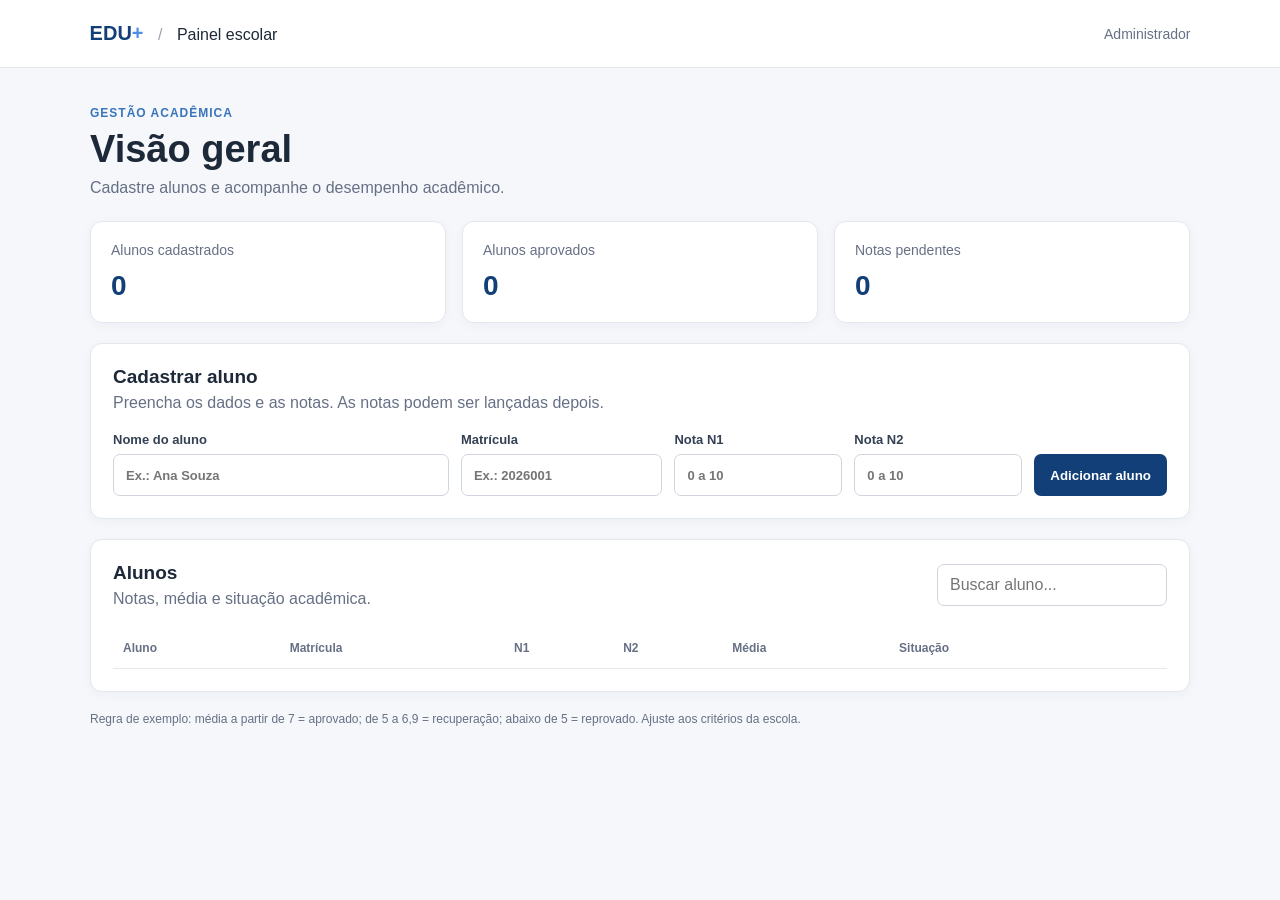
==== Frontend/index.html @ 2b6f9278 "Add files via upload" ====
<!DOCTYPE html>
<html lang="pt-BR">
<head>
  <meta charset="UTF-8">
  <meta name="viewport" content="width=device-width, initial-scale=1.0">
  <title>Sistema Escolar</title>
  <link rel="stylesheet" href="style.css">
  <script src="app.js" defer></script>
</head>
<body>
  <header class="topo">
    <div>
      <span class="marca">EDU<span>+</span></span>
      <span class="separador">/</span>
      <span>Painel escolar</span>
    </div>
    <span class="usuario">Administrador</span>
  </header>

  <main class="container">
    <section class="boas-vindas">
      <div>
        <p class="eyebrow">GESTÃO ACADÊMICA</p>
        <h1>Visão geral</h1>
        <p>Cadastre alunos e acompanhe o desempenho acadêmico.</p>
      </div>
    </section>

    <section class="resumo" aria-label="Resumo">
      <article class="card-resumo">
        <span>Alunos cadastrados</span>
        <strong id="total-alunos">0</strong>
      </article>
      <article class="card-resumo">
        <span>Alunos aprovados</span>
        <strong id="total-aprovados">0</strong>
      </article>
      <article class="card-resumo">
        <span>Notas pendentes</span>
        <strong id="total-pendentes">0</strong>
      </article>
    </section>

    <section class="painel">
      <div class="cabecalho-painel">
        <div>
          <h2>Cadastrar aluno</h2>
          <p>Preencha os dados e as notas. As notas podem ser lançadas depois.</p>
        </div>
      </div>

      <form id="form-aluno" class="formulario">
        <label>
          Nome do aluno
          <input id="nome" type="text" placeholder="Ex.: Ana Souza" required>
        </label>

        <label>
          Matrícula
          <input id="matricula" type="text" placeholder="Ex.: 2026001" required>
        </label>

        <label>
          Nota N1
          <input id="n1" type="number" min="0" max="10" step="0.1" placeholder="0 a 10">
        </label>

        <label>
          Nota N2
          <input id="n2" type="number" min="0" max="10" step="0.1" placeholder="0 a 10">
        </label>

        <button type="submit">Adicionar aluno</button>
      </form>
    </section>

    <section class="painel">
      <div class="cabecalho-painel">
        <div>
          <h2>Alunos</h2>
          <p>Notas, média e situação acadêmica.</p>
        </div>
        <input id="busca" class="busca" type="search" placeholder="Buscar aluno...">
      </div>

      <div class="tabela-wrapper">
        <table>
          <thead>
            <tr>
              <th>Aluno</th>
              <th>Matrícula</th>
              <th>N1</th>
              <th>N2</th>
              <th>Média</th>
              <th>Situação</th>
              <th></th>
            </tr>
          </thead>
          <tbody id="lista-alunos"></tbody>
        </table>
        <p id="vazio" class="vazio">Ainda não há alunos cadastrados.</p>
      </div>
    </section>

    <p class="nota-regra">
      Regra de exemplo: média a partir de 7 = aprovado; de 5 a 6,9 = recuperação;
      abaixo de 5 = reprovado. Ajuste aos critérios da escola.
    </p>
  </main>
</body>
</html>
---- Frontend/style.css ----
:root {
  --azul: #123f78;
  --azul-claro: #eaf2fc;
  --texto: #1d2939;
  --cinza: #667085;
  --borda: #e4e7ec;
  --fundo: #f5f7fb;
}

* {
  box-sizing: border-box;
}

body {
  margin: 0;
  background: var(--fundo);
  color: var(--texto);
  font-family: Arial, Helvetica, sans-serif;
}

.topo {
  min-height: 68px;
  padding: 0 7%;
  display: flex;
  align-items: center;
  justify-content: space-between;
  background: white;
  border-bottom: 1px solid var(--borda);
}

.marca {
  color: var(--azul);
  font-size: 20px;
  font-weight: 800;
}

.marca span {
  color: #4d8ee8;
}

.separador {
  margin: 0 10px;
  color: #98a2b3;
}

.usuario {
  color: var(--cinza);
  font-size: 14px;
}

.container {
  width: min(1100px, 90%);
  margin: 38px auto;
}

.boas-vindas {
  margin-bottom: 24px;
}

.eyebrow {
  margin-bottom: 8px;
  color: #3975bb;
  font-size: 12px;
  font-weight: bold;
  letter-spacing: 1px;
}

h1, h2, p {
  margin-top: 0;
}

h1 {
  margin-bottom: 8px;
  font-size: clamp(28px, 4vw, 38px);
}

.boas-vindas p:last-child,
.cabecalho-painel p {
  margin-bottom: 0;
  color: var(--cinza);
}

.resumo {
  display: grid;
  grid-template-columns: repeat(3, 1fr);
  gap: 16px;
  margin-bottom: 20px;
}

.card-resumo, .painel {
  background: white;
  border: 1px solid var(--borda);
  border-radius: 12px;
  box-shadow: 0 3px 12px #1d29390a;
}

.card-resumo {
  padding: 20px;
}

.card-resumo span {
  display: block;
  margin-bottom: 12px;
  color: var(--cinza);
  font-size: 14px;
}

.card-resumo strong {
  color: var(--azul);
  font-size: 28px;
}

.painel {
  margin-bottom: 20px;
  padding: 22px;
}

.cabecalho-painel {
  display: flex;
  align-items: center;
  justify-content: space-between;
  gap: 16px;
  margin-bottom: 20px;
}

.cabecalho-painel h2 {
  margin-bottom: 6px;
  font-size: 19px;
}

.formulario {
  display: grid;
  grid-template-columns: 2fr 1.2fr 1fr 1fr auto;
  align-items: end;
  gap: 12px;
}

label {
  display: grid;
  gap: 7px;
  color: #344054;
  font-size: 13px;
  font-weight: 600;
}

input {
  width: 100%;
  min-height: 42px;
  padding: 10px 12px;
  border: 1px solid #d0d5dd;
  border-radius: 7px;
  color: var(--texto);
  font: inherit;
}

input:focus {
  outline: 2px solid #b2d2f5;
  border-color: #528bc9;
}

button {
  min-height: 42px;
  padding: 0 16px;
  border: 0;
  border-radius: 7px;
  background: var(--azul);
  color: white;
  font-weight: 700;
  cursor: pointer;
}

button:hover {
  background: #0b315f;
}

.busca {
  max-width: 230px;
}

.tabela-wrapper {
  overflow-x: auto;
}

table {
  width: 100%;
  border-collapse: collapse;
  text-align: left;
  white-space: nowrap;
}

th, td {
  padding: 13px 10px;
  border-bottom: 1px solid var(--borda);
  font-size: 14px;
}

th {
  color: var(--cinza);
  font-size: 12px;
}

.situacao {
  display: inline-block;
  padding: 5px 9px;
  border-radius: 20px;
  background: var(--azul-claro);
  color: var(--azul);
  font-size: 12px;
  font-weight: 700;
}

.situacao.aprovado {
  background: #e8f7ee;
  color: #18794e;
}

.situacao.recuperacao {
  background: #fff4db;
  color: #9a6700;
}

.situacao.reprovado {
  background: #fdeaea;
  color: #b42318;
}

.remover {
  min-height: auto;
  padding: 7px 10px;
  background: #fff;
  color: #b42318;
  border: 1px solid #f0c5c2;
}

.remover:hover {
  background: #fff1f0;
}

.vazio {
  display: none;
  padding: 20px 0 4px;
  color: var(--cinza);
  text-align: center;
}

.nota-regra {
  color: var(--cinza);
  font-size: 12px;
}

@media (max-width: 850px) {
  .formulario {
    grid-template-columns: repeat(2, 1fr);
  }

  .formulario button {
    grid-column: 1 / -1;
  }
}

@media (max-width: 600px) {
  .resumo {
    grid-template-columns: 1fr;
  }

  .cabecalho-painel {
    align-items: stretch;
    flex-direction: column;
  }

  .busca {
    max-width: none;
  }

  .formulario {
    grid-template-columns: 1fr;
  }

  .formulario button {
    grid-column: auto;
  }

  .topo {
    padding: 0 5%;
  }
}
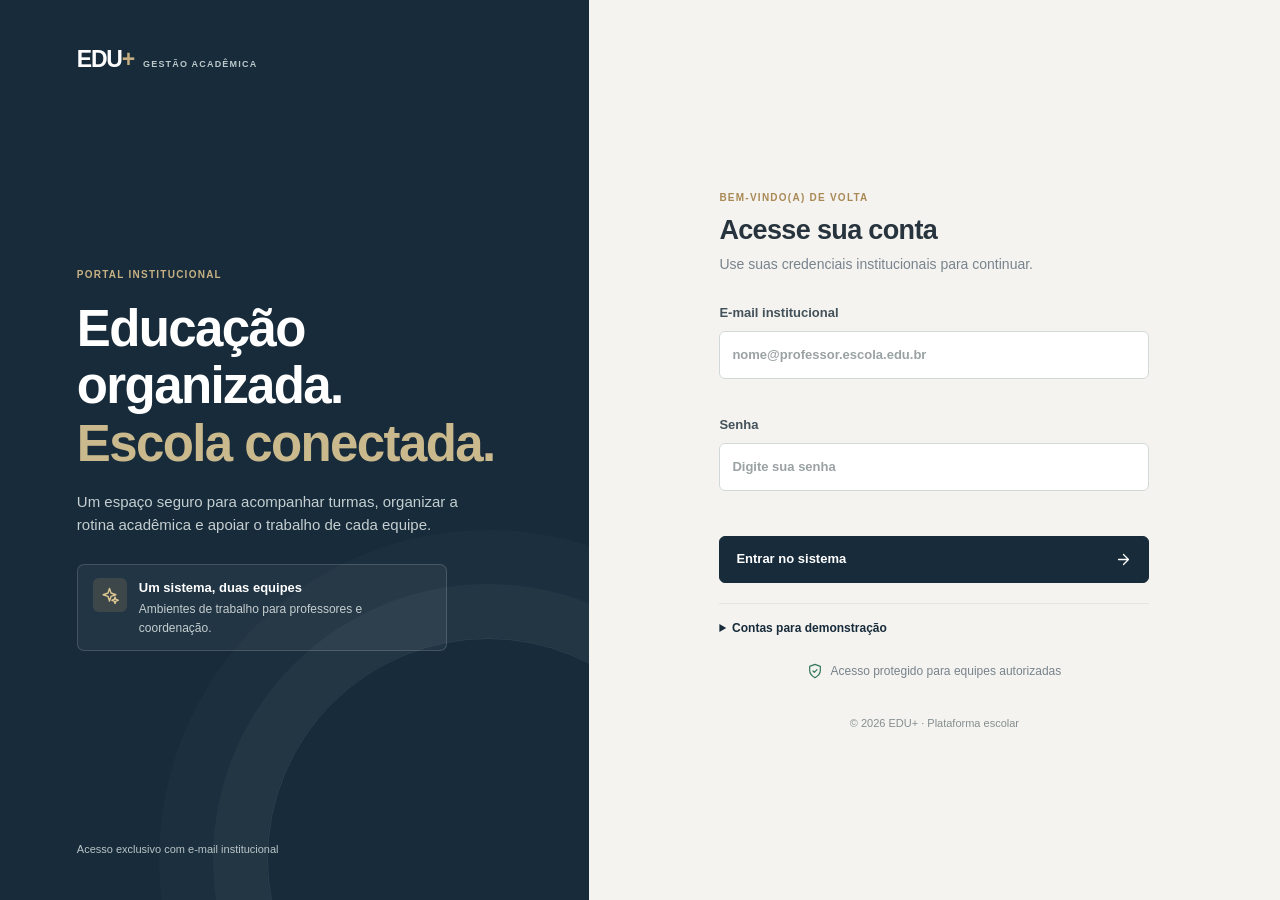
==== commit cfc16417: "Add files via upload" ====
--- a/Frontend/index.html
+++ b/Frontend/index.html
@@ -1,111 +1,60 @@
-<!DOCTYPE html>
-<html lang="pt-BR">
-<head>
-  <meta charset="UTF-8">
-  <meta name="viewport" content="width=device-width, initial-scale=1.0">
-  <title>Sistema Escolar</title>
-  <link rel="stylesheet" href="style.css">
-  <script src="app.js" defer></script>
-</head>
-<body>
-  <header class="topo">
-    <div>
-      <span class="marca">EDU<span>+</span></span>
-      <span class="separador">/</span>
-      <span>Painel escolar</span>
-    </div>
-    <span class="usuario">Administrador</span>
-  </header>
-
-  <main class="container">
-    <section class="boas-vindas">
-      <div>
-        <p class="eyebrow">GESTÃO ACADÊMICA</p>
-        <h1>Visão geral</h1>
-        <p>Cadastre alunos e acompanhe o desempenho acadêmico.</p>
-      </div>
-    </section>
-
-    <section class="resumo" aria-label="Resumo">
-      <article class="card-resumo">
-        <span>Alunos cadastrados</span>
-        <strong id="total-alunos">0</strong>
-      </article>
-      <article class="card-resumo">
-        <span>Alunos aprovados</span>
-        <strong id="total-aprovados">0</strong>
-      </article>
-      <article class="card-resumo">
-        <span>Notas pendentes</span>
-        <strong id="total-pendentes">0</strong>
-      </article>
-    </section>
-
-    <section class="painel">
-      <div class="cabecalho-painel">
-        <div>
-          <h2>Cadastrar aluno</h2>
-          <p>Preencha os dados e as notas. As notas podem ser lançadas depois.</p>
-        </div>
-      </div>
-
-      <form id="form-aluno" class="formulario">
-        <label>
-          Nome do aluno
-          <input id="nome" type="text" placeholder="Ex.: Ana Souza" required>
-        </label>
-
-        <label>
-          Matrícula
-          <input id="matricula" type="text" placeholder="Ex.: 2026001" required>
-        </label>
-
-        <label>
-          Nota N1
-          <input id="n1" type="number" min="0" max="10" step="0.1" placeholder="0 a 10">
-        </label>
-
-        <label>
-          Nota N2
-          <input id="n2" type="number" min="0" max="10" step="0.1" placeholder="0 a 10">
-        </label>
-
-        <button type="submit">Adicionar aluno</button>
-      </form>
-    </section>
-
-    <section class="painel">
-      <div class="cabecalho-painel">
-        <div>
-          <h2>Alunos</h2>
-          <p>Notas, média e situação acadêmica.</p>
-        </div>
-        <input id="busca" class="busca" type="search" placeholder="Buscar aluno...">
-      </div>
-
-      <div class="tabela-wrapper">
-        <table>
-          <thead>
-            <tr>
-              <th>Aluno</th>
-              <th>Matrícula</th>
-              <th>N1</th>
-              <th>N2</th>
-              <th>Média</th>
-              <th>Situação</th>
-              <th></th>
-            </tr>
-          </thead>
-          <tbody id="lista-alunos"></tbody>
-        </table>
-        <p id="vazio" class="vazio">Ainda não há alunos cadastrados.</p>
-      </div>
-    </section>
-
-    <p class="nota-regra">
-      Regra de exemplo: média a partir de 7 = aprovado; de 5 a 6,9 = recuperação;
-      abaixo de 5 = reprovado. Ajuste aos critérios da escola.
-    </p>
-  </main>
-</body>
-</html>
+<!DOCTYPE html>
+<html lang="pt-BR">
+<head>
+  <meta charset="UTF-8">
+  <meta name="viewport" content="width=device-width, initial-scale=1.0">
+  <title>Entrar · Sistema Escolar</title>
+  <link rel="stylesheet" href="css/style.css">
+</head>
+<body class="login">
+  <main class="login-layout">
+    <section class="login-apresentacao" aria-label="Apresentação do sistema">
+      <a class="marca marca-clara" href="index.html">EDU<span>+</span><small>GESTÃO ACADÊMICA</small></a>
+      <div class="apresentacao-texto">
+        <span class="sobrelinha">PORTAL INSTITUCIONAL</span>
+        <h1>Educação organizada.<br><em>Escola conectada.</em></h1>
+        <p>Um espaço seguro para acompanhar turmas, organizar a rotina acadêmica e apoiar o trabalho de cada equipe.</p>
+        <div class="destaque-login"><span class="icone-destaque" id="login-sparkle" aria-hidden="true"></span><span><strong>Um sistema, duas equipes</strong><small>Ambientes de trabalho para professores e coordenação.</small></span></div>
+      </div>
+      <small class="rodape-apresentacao">Acesso exclusivo com e-mail institucional</small>
+    </section>
+    <section class="login-area">
+      <div class="login-card">
+        <div class="login-intro">
+          <span class="sobrelinha">BEM-VINDO(A) DE VOLTA</span>
+          <h2>Acesse sua conta</h2>
+          <p>Use suas credenciais institucionais para continuar.</p>
+        </div>
+        <form id="form-login" class="form-coluna" novalidate>
+          <label for="email">E-mail institucional
+            <input id="email" type="email" autocomplete="username" placeholder="nome@professor.escola.edu.br" required>
+          </label>
+          <span id="perfil-detectado" class="chip" aria-live="polite"></span>
+          <label for="senha">Senha
+            <input id="senha" type="password" autocomplete="current-password" placeholder="Digite sua senha" required>
+          </label>
+          <p id="erro" class="erro-form" role="alert"></p>
+          <button id="entrar" class="botao-login" type="submit"><span>Entrar no sistema</span><span id="login-arrow" aria-hidden="true"></span></button>
+        </form>
+        <details id="demo" class="demo" hidden>
+          <summary>Contas para demonstração</summary>
+          <p>Somente no modo local (dados salvos neste navegador).</p>
+          <button type="button" class="sec peq" data-demo="coordenacao@coordenacao.escola.edu.br|coord123">Coordenação</button>
+          <button type="button" class="sec peq" data-demo="marina.alves@professor.escola.edu.br|prof123">Professora Marina</button>
+          <button type="button" class="sec peq" data-demo="rafael.costa@professor.escola.edu.br|prof123">Professor Rafael</button>
+        </details>
+        <p class="login-seguranca"><span id="login-security-icon" aria-hidden="true"></span> Acesso protegido para equipes autorizadas</p>
+      </div>
+      <footer>© <span id="ano-atual"></span> EDU+ · Plataforma escolar</footer>
+    </section>
+  </main>
+  <script src="js/config.js"></script>
+  <script src="js/core/utils.js"></script>
+  <script src="js/core/rules.js"></script>
+  <script src="js/core/api-local.js"></script>
+  <script src="js/core/api-http.js"></script>
+  <script src="js/core/icons.js"></script>
+  <script src="js/core/auth.js"></script>
+  <script src="js/pages/login.js"></script>
+</body>
+</html>
--- a/Frontend/css/style.css
+++ b/Frontend/css/style.css
@@ -0,0 +1,359 @@
+:root {
+  color-scheme: light;
+  --ink-strong: #27333d;
+  --ink: #374650;
+  --ink-muted: #78838d;
+  --petrol: #172b3a;
+  --petrol-soft: #203b50;
+  --blue: #456e91;
+  --blue-dark: #355b7a;
+  --blue-wash: #e9eff4;
+  --canvas: #f4f3ef;
+  --surface: #fff;
+  --surface-soft: #f8f8f5;
+  --line: #e3e5e2;
+  --line-strong: #d3d9d8;
+  --gold: #a98955;
+  --gold-wash: #f5f0e5;
+  --green: #34775a;
+  --green-wash: #e9f2ec;
+  --red: #a84441;
+  --red-wash: #f8ecea;
+  --amber: #926b35;
+  --amber-wash: #f6f0e4;
+  --shadow-soft: 0 2px 8px rgb(23 43 58 / 4%);
+  --shadow-raised: 0 12px 30px rgb(23 43 58 / 9%);
+  --font: "Segoe UI", "Helvetica Neue", Arial, sans-serif;
+}
+
+* { box-sizing: border-box; }
+html { min-width: 320px; background: var(--canvas); }
+body { margin: 0; color: var(--ink); background: var(--canvas); font: 14px/1.55 var(--font); -webkit-font-smoothing: antialiased; }
+button, input, select, textarea { font: inherit; }
+a { color: inherit; }
+h1, h2, h3, p { margin-top: 0; }
+h1, h2, h3 { color: var(--ink-strong); line-height: 1.25; }
+h1 { margin-bottom: 5px; font-size: clamp(24px, 2.3vw, 31px); font-weight: 650; letter-spacing: -.55px; }
+h2 { margin-bottom: 9px; font-size: 19px; font-weight: 650; letter-spacing: -.25px; }
+small { color: var(--ink-muted); }
+.sr-only { position: absolute; width: 1px; height: 1px; padding: 0; overflow: hidden; clip: rect(0,0,0,0); white-space: nowrap; border: 0; }
+
+.icon { display: block; width: 19px; height: 19px; flex: none; }
+svg { flex: none; }
+.marca { display: inline-flex; align-items: baseline; color: var(--petrol); font-size: 23px; font-weight: 750; letter-spacing: -1.2px; text-decoration: none; }
+.marca span { color: var(--blue); }
+.marca small { display: block; margin-left: 9px; color: var(--ink-muted); font: 700 9px/1 var(--font); letter-spacing: 1.2px; }
+.sobrelinha { display: block; color: var(--blue); font-size: 10px; font-weight: 750; letter-spacing: 1.25px; }
+
+/* Controls */
+label { display: grid; gap: 7px; color: #43515a; font-size: 13px; font-weight: 650; }
+input, select, textarea { width: 100%; min-height: 43px; padding: 9px 12px; border: 1px solid var(--line-strong); border-radius: 6px; outline: 0; background: var(--surface); color: var(--ink-strong); transition: border-color .16s, box-shadow .16s, background .16s; }
+textarea { min-height: 92px; resize: vertical; }
+input::placeholder, textarea::placeholder { color: #9aa2a4; }
+input:hover, select:hover, textarea:hover { border-color: #b7c1c3; }
+input:focus, select:focus, textarea:focus { border-color: var(--blue); box-shadow: 0 0 0 3px rgb(69 110 145 / 13%); }
+input:disabled, select:disabled, textarea:disabled { background: #f2f3f1; color: #818a8c; cursor: not-allowed; }
+button { display: inline-flex; min-height: 40px; align-items: center; justify-content: center; gap: 8px; padding: 0 14px; border: 1px solid var(--petrol); border-radius: 6px; background: var(--petrol); color: white; font-size: 13px; font-weight: 650; cursor: pointer; transition: background .16s, border-color .16s, color .16s, box-shadow .16s; }
+button:hover { border-color: var(--petrol-soft); background: var(--petrol-soft); box-shadow: 0 3px 9px rgb(23 43 58 / 12%); }
+button:active { box-shadow: none; }
+button:disabled { opacity: .58; cursor: wait; }
+button:focus-visible, a:focus-visible, summary:focus-visible { outline: 3px solid rgb(69 110 145 / 38%); outline-offset: 2px; }
+button .icon { width: 16px; height: 16px; }
+button.sec { border-color: var(--line-strong); background: var(--surface); color: var(--petrol); }
+button.sec:hover { border-color: #b7c6ce; background: var(--blue-wash); box-shadow: none; }
+button.peq { min-height: 33px; gap: 6px; padding: 0 9px; font-size: 12px; }
+button.dng { border-color: #e3c3bd; background: var(--surface); color: var(--red); }
+button.dng:hover { border-color: #d6aaa2; background: var(--red-wash); color: #923b38; }
+.badge { display: inline-flex; min-height: 23px; align-items: center; gap: 6px; padding: 2px 9px; border-radius: 4px; font-size: 11px; font-weight: 700; white-space: nowrap; }
+.badge::before { width: 6px; height: 6px; border-radius: 50%; background: currentColor; content: ""; }
+.badge.ok { background: var(--green-wash); color: var(--green); }
+.badge.bad { background: var(--red-wash); color: var(--red); }
+.badge.andamento { background: var(--amber-wash); color: var(--amber); }
+.badge.inativo { background: #eef0ed; color: #626d70; }
+
+/* Institutional access */
+body.login { min-height: 100vh; background: var(--canvas); }
+.login-layout { display: grid; min-height: 100vh; grid-template-columns: minmax(340px, .92fr) 1.08fr; }
+.login-apresentacao { position: relative; display: flex; min-height: 100vh; flex-direction: column; justify-content: space-between; overflow: hidden; padding: 42px clamp(35px, 6vw, 82px); background: var(--petrol); color: #fff; }
+.login-apresentacao::after { position: absolute; right: -120px; bottom: -180px; width: 440px; height: 440px; border: 1px solid rgb(255 255 255 / 9%); border-radius: 50%; box-shadow: 0 0 0 54px rgb(255 255 255 / 3%), 0 0 0 108px rgb(255 255 255 / 2%); content: ""; pointer-events: none; }
+.login-apresentacao > * { position: relative; z-index: 1; }
+.marca-clara { color: #fff; }
+.marca-clara span { color: #c3ad80; }
+.marca-clara small { color: #bdc8cb; }
+.apresentacao-texto { max-width: 470px; margin: auto 0; padding: 65px 0; }
+.apresentacao-texto .sobrelinha { color: #c7b183; }
+.apresentacao-texto h1 { margin: 17px 0; color: #fff; font-size: clamp(35px, 4vw, 51px); font-weight: 620; letter-spacing: -1.6px; line-height: 1.13; }
+.apresentacao-texto h1 em { color: #cbb98e; font-style: normal; }
+.apresentacao-texto > p { max-width: 400px; margin-bottom: 28px; color: #c5ced0; font-size: 15px; }
+.destaque-login { display: flex; max-width: 370px; align-items: flex-start; gap: 12px; padding: 13px 15px; border: 1px solid rgb(255 255 255 / 15%); border-radius: 7px; background: rgb(255 255 255 / 5%); }
+.icone-destaque { display: grid; width: 34px; height: 34px; flex: none; place-items: center; border-radius: 6px; background: rgb(185 154 99 / 18%); color: #ddc692; }
+.destaque-login strong, .destaque-login small { display: block; }
+.destaque-login strong { margin-bottom: 2px; color: #fff; font-size: 13px; }
+.destaque-login small { color: #c5ced0; font-size: 12px; }
+.rodape-apresentacao { color: #bac5c7; font-size: 11px; }
+.login-area { display: grid; align-content: center; justify-items: center; padding: 42px clamp(24px, 6vw, 84px) 20px; }
+.login-card { width: min(430px, 100%); }
+.login-intro { margin-bottom: 27px; }
+.login-intro .sobrelinha { margin-bottom: 9px; color: var(--gold); }
+.login-intro h2 { margin-bottom: 6px; font-size: 27px; font-weight: 650; letter-spacing: -.65px; }
+.login-intro p { margin: 0; color: var(--ink-muted); }
+.form-coluna { display: grid; gap: 15px; }
+.form-coluna label { gap: 8px; }
+.form-coluna input { min-height: 48px; }
+.chip { min-height: 16px; margin-top: -10px; color: var(--ink-muted); font-size: 12px; font-weight: 650; }
+.chip.ok { color: var(--green); }
+.chip.bad { color: var(--red); }
+.erro-form { min-height: 18px; margin: -4px 0 0; color: var(--red); font-size: 12px; }
+.botao-login { width: 100%; min-height: 47px; justify-content: space-between; margin-top: 1px; padding: 0 16px; }
+.botao-login .icon { width: 17px; height: 17px; }
+.demo { margin-top: 20px; padding-top: 15px; border-top: 1px solid var(--line); color: var(--ink-muted); font-size: 12px; }
+.demo summary { color: var(--petrol); cursor: pointer; font-weight: 700; }
+.demo p { margin: 9px 0; }
+.demo button { margin: 0 5px 5px 0; }
+.login-seguranca { display: flex; align-items: center; justify-content: center; gap: 7px; margin: 24px 0 0; color: var(--ink-muted); font-size: 12px; }
+.login-seguranca .icon { width: 16px; height: 16px; color: var(--green); }
+.login-area > footer { align-self: end; margin-top: 35px; color: #858e90; font-size: 11px; }
+
+/* Application frame and navigation */
+body.app { min-height: 100vh; overflow-x: hidden; background: var(--canvas); }
+#app-shell { display: block; width: 100%; min-width: 0; min-height: 100vh; }
+.lateral { position: fixed; z-index: 30; inset: 0 auto 0 0; display: flex; width: 244px; height: 100vh; height: 100dvh; flex-direction: column; padding: 23px 14px 13px; border-right: 1px solid var(--line); background: var(--surface); }
+.lateral > .marca { padding: 0 9px 19px; }
+.escola-identidade { display: flex; align-items: center; gap: 10px; margin: 1px 3px 15px; padding: 10px 9px; border: 1px solid var(--line); border-radius: 6px; background: var(--surface-soft); }
+.escola-selo { display: grid; width: 33px; height: 33px; flex: none; place-items: center; border: 1px solid #d5e0e5; border-radius: 5px; background: var(--blue-wash); color: var(--blue-dark); font-size: 15px; font-weight: 750; }
+.escola-identidade strong, .escola-identidade small { display: block; }
+.escola-identidade strong { color: var(--petrol); font-size: 12px; font-weight: 700; }
+.escola-identidade small { font-size: 10px; }
+#menu { min-height: 0; flex: 1; overflow-x: hidden; overflow-y: auto; overscroll-behavior: contain; padding: 1px 2px; }
+#menu .grupo { margin: 18px 9px 6px; color: #828d90; font-size: 10px; font-weight: 750; letter-spacing: .9px; text-transform: uppercase; }
+#menu .grupo:first-child { margin-top: 5px; }
+.nav-link { position: relative; display: flex; min-height: 40px; align-items: center; gap: 10px; margin: 2px 0; padding: 7px 10px; border-radius: 5px; color: #56636b; font-size: 13px; font-weight: 550; text-decoration: none; transition: background .14s, color .14s; }
+.nav-link:hover { background: var(--surface-soft); color: var(--petrol); }
+.nav-link.on { background: var(--blue-wash); color: var(--petrol); font-weight: 700; }
+.nav-link.on::before { position: absolute; inset: 7px auto 7px -2px; width: 3px; border-radius: 3px; background: var(--blue); content: ""; }
+.nav-icone { display: grid; width: 28px; height: 28px; flex: none; place-items: center; border-radius: 5px; background: #f2f3f1; color: #69767b; transition: background .14s, color .14s; }
+.nav-icone .icon { width: 16px; height: 16px; }
+.nav-link.on .nav-icone { background: #d8e3ea; color: var(--blue-dark); }
+.nav-link:hover .nav-icone { color: var(--blue-dark); }
+.lateral-rodape { display: flex; min-width: 0; align-items: center; gap: 9px; margin-top: 11px; padding: 12px 4px 1px; border-top: 1px solid var(--line); }
+.avatar { display: grid; width: 34px; height: 34px; flex: none; place-items: center; border: 1px solid #d7e1e4; border-radius: 50%; background: var(--blue-wash); color: var(--blue-dark); font-weight: 750; }
+.usuario-info { display: grid; min-width: 0; flex: 1; }
+.usuario-info strong { overflow: hidden; color: var(--petrol); font-size: 11px; font-weight: 700; text-overflow: ellipsis; white-space: nowrap; }
+.usuario-info small { overflow: hidden; font-size: 10px; text-overflow: ellipsis; white-space: nowrap; }
+.sair { width: 32px; min-height: 32px; flex: none; padding: 0; border-color: var(--line); background: var(--surface); color: #69767b; }
+.sair .icon { width: 16px; height: 16px; }
+.sair:hover { border-color: #dfbbb4; background: var(--red-wash); color: var(--red); box-shadow: none; }
+.conteudo { min-width: 0; min-height: 100vh; margin-left: 244px; }
+.container { width: min(1370px, 100%); min-width: 0; margin: 0 auto; padding: 34px clamp(24px, 3.6vw, 52px) 52px; animation: surgir .22s ease both; }
+@keyframes surgir { from { opacity: 0; transform: translateY(4px); } to { opacity: 1; transform: translateY(0); } }
+.topo-m { display: none; }
+.cab { display: flex; min-height: 76px; align-items: flex-end; justify-content: space-between; gap: 18px; margin-bottom: 24px; }
+.cab-titulos { min-width: 0; }
+.migalha { display: flex; align-items: center; gap: 8px; margin-bottom: 9px; color: var(--ink-muted); font-size: 11px; }
+.migalha a { color: var(--blue-dark); text-decoration: none; }
+.migalha a:hover { text-decoration: underline; }
+.migalha > span:last-child { color: #59676e; }
+.cab-titulo-linha { display: flex; align-items: center; gap: 13px; }
+.cab-titulo-linha h1 { margin: 0; }
+.cab-titulo-linha p { max-width: 720px; margin: 4px 0 0; color: var(--ink-muted); font-size: 13px; }
+.cab-icone { display: grid; width: 43px; height: 43px; flex: none; place-items: center; border: 1px solid #d7e1e4; border-radius: 7px; background: var(--blue-wash); color: var(--blue-dark); }
+.cab-icone .icon { width: 21px; height: 21px; }
+.cab-acoes { display: flex; flex-wrap: wrap; align-items: center; gap: 8px; }
+
+/* Overview */
+.dashboard-layout { display: grid; grid-template-columns: minmax(0, 1fr) minmax(225px, 280px); align-items: start; gap: 21px; }
+.dashboard-principal { display: grid; min-width: 0; gap: 18px; }
+.secao-dashboard { min-width: 0; padding: 20px; border: 1px solid var(--line); border-radius: 7px; background: var(--surface); box-shadow: var(--shadow-soft); }
+.secao-cabecalho { display: flex; align-items: center; justify-content: space-between; gap: 12px; margin-bottom: 16px; }
+.secao-cabecalho h2 { margin: 4px 0 0; font-size: 17px; }
+.periodo-contexto { display: flex; align-items: center; gap: 6px; color: var(--ink-muted); font-size: 11px; white-space: nowrap; }
+.periodo-contexto .icon { width: 15px; height: 15px; color: var(--blue-dark); }
+.indicadores { display: grid; grid-template-columns: repeat(3, minmax(0, 1fr)); gap: 10px; }
+.indicador { display: flex; min-width: 0; min-height: 94px; align-items: center; gap: 11px; padding: 13px 11px; border: 1px solid #e8e9e6; border-radius: 5px; background: #fff; color: inherit; text-decoration: none; transition: border-color .14s, background .14s; }
+.indicador:hover { border-color: #c3d1d6; background: #fcfdfc; }
+.indicador-icone { display: grid; width: 36px; height: 36px; flex: none; place-items: center; border-radius: 5px; background: var(--blue-wash); color: var(--blue-dark); }
+.indicador-icone .icon { width: 18px; height: 18px; }
+.indicador:nth-child(5n+2) .indicador-icone { background: var(--gold-wash); color: #876e41; }
+.indicador:nth-child(5n+3) .indicador-icone { background: var(--green-wash); color: var(--green); }
+.indicador:nth-child(5n+5) .indicador-icone { background: var(--amber-wash); color: var(--amber); }
+.indicador-conteudo { display: grid; min-width: 0; flex: 1; gap: 3px; }
+.indicador-rotulo { overflow: hidden; color: var(--ink-muted); font-size: 11px; font-weight: 600; text-overflow: ellipsis; white-space: nowrap; }
+.indicador-conteudo strong { color: var(--petrol); font-size: 25px; font-weight: 700; letter-spacing: -.5px; line-height: 1.15; }
+.indicador-ir { display: grid; width: 25px; height: 25px; flex: none; place-items: center; color: #89999e; }
+.indicador-ir .icon { width: 15px; height: 15px; }
+.indicador:hover .indicador-ir { color: var(--blue-dark); }
+.secao-acessos { padding-bottom: 12px; }
+.lista-acessos { display: grid; }
+.atalho-modulo { display: flex; min-height: 47px; align-items: center; gap: 10px; border-top: 1px solid #eceeeb; color: #43515a; font-size: 12px; font-weight: 600; text-decoration: none; }
+.atalho-modulo:hover { color: var(--blue-dark); }
+.atalho-icone { display: grid; width: 27px; height: 27px; flex: none; place-items: center; border-radius: 4px; background: #f2f3f1; color: var(--blue-dark); }
+.atalho-icone .icon { width: 15px; height: 15px; }
+.atalho-modulo > span:nth-child(2) { flex: 1; }
+.atalho-seta { width: 15px; height: 15px; color: #8b9698; }
+.painel-contexto { position: sticky; top: 24px; padding: 21px 19px 0; overflow: hidden; border: 1px solid #dce2e1; border-radius: 7px; background: #fbfbf8; }
+.contexto-icone { display: grid; width: 41px; height: 41px; margin-bottom: 17px; place-items: center; border: 1px solid #d5dfdf; border-radius: 6px; background: #eef2ef; color: var(--blue-dark); }
+.contexto-icone .icon { width: 21px; height: 21px; }
+.painel-contexto .sobrelinha { color: var(--gold); font-size: 9px; }
+.painel-contexto h2 { margin: 8px 0 8px; font-size: 20px; }
+.painel-contexto > p { min-height: 60px; margin: 0; color: var(--ink-muted); font-size: 12px; }
+.botao-contexto { display: flex; min-height: 42px; align-items: center; justify-content: space-between; margin-top: 15px; padding: 0 11px; border-radius: 4px; background: var(--petrol); color: #fff; font-size: 12px; font-weight: 650; text-decoration: none; }
+.botao-contexto:hover { background: var(--petrol-soft); }
+.botao-contexto .icon { width: 16px; height: 16px; }
+.contexto-rodape { display: flex; align-items: center; gap: 6px; margin: 17px -19px 0; padding: 11px 18px; border-top: 1px solid var(--line); color: var(--ink-muted); font-size: 10px; }
+.contexto-rodape .icon { width: 14px; height: 14px; color: var(--green); }
+
+/* Lists and data tables */
+.painel { min-width: 0; margin-bottom: 18px; padding: 20px; border: 1px solid var(--line); border-radius: 7px; background: var(--surface); box-shadow: var(--shadow-soft); }
+.painel-listagem { padding: 15px 18px 18px; }
+.barra { display: flex; min-width: 0; flex-wrap: wrap; align-items: center; gap: 12px; margin-bottom: 14px; }
+.barra .grow { min-width: 185px; flex: 1; }
+.barra-listagem { justify-content: space-between; }
+.busca-campo { position: relative; display: flex; min-width: 220px; flex: 1; align-items: center; }
+.busca-campo input { min-height: 39px; padding-left: 37px; border-color: #e0e4e0; background: #fdfdfb; font-size: 12px; font-weight: 450; }
+.busca-icone { position: absolute; z-index: 1; left: 12px; color: #788589; pointer-events: none; }
+.busca-icone .icon { width: 16px; height: 16px; }
+label.chk { display: inline-flex; align-items: center; gap: 7px; color: #657176; font-size: 12px; font-weight: 550; white-space: nowrap; }
+label.chk input { width: 15px; min-height: 15px; margin: 0; accent-color: var(--blue-dark); }
+.tabela-wrapper { width: 100%; overflow: auto; border: 1px solid #e8eae7; border-radius: 5px; }
+table { width: 100%; border-collapse: separate; border-spacing: 0; background: #fff; }
+th { padding: 11px 12px; border-bottom: 1px solid var(--line-strong); background: #f8f8f5; color: #707c80; font-size: 10px; font-weight: 750; letter-spacing: .55px; text-align: left; text-transform: uppercase; white-space: nowrap; }
+td { padding: 11px 12px; border-bottom: 1px solid #eceeeb; color: #46545b; font-size: 12px; vertical-align: middle; }
+tbody tr:last-child td { border-bottom: 0; }
+tbody tr:hover { background: #fafbf9; }
+th:first-child { border-radius: 4px 0 0 0; }
+th:last-child { border-radius: 0 4px 0 0; }
+.acoes-col { text-align: right; white-space: nowrap; }
+.acao-tabela { gap: 5px; }
+.acao-tabela .icon { width: 14px; height: 14px; }
+input.nota { width: 76px; min-height: 36px; padding: 6px; text-align: center; }
+.vazio { padding: 29px 16px; color: var(--ink-muted); font-size: 13px; text-align: center; }
+.vazio.erro { color: var(--red); }
+.dica { display: flex; align-items: flex-start; gap: 6px; margin: 12px 0 0; color: var(--ink-muted); font-size: 11px; }
+.estado-inline { display: flex; align-items: center; gap: 9px; padding: 16px; border: 1px solid var(--line); border-radius: 5px; color: var(--ink-muted); font-size: 12px; }
+.estado-inline .icon { width: 18px; height: 18px; flex: none; }
+.estado-inline.erro { border-color: #e8cfca; background: #fdf8f6; color: var(--red); }
+.abas { display: flex; flex-wrap: wrap; gap: 18px; margin: -2px 0 17px; border-bottom: 1px solid var(--line); }
+.abas button { min-height: 39px; padding: 0 2px; border: 0; border-bottom: 2px solid transparent; border-radius: 0; background: transparent; color: var(--ink-muted); font-size: 12px; }
+.abas button:hover { border-bottom-color: #c6d0d1; background: transparent; color: var(--petrol); box-shadow: none; }
+.abas button.on { border-bottom-color: var(--blue); color: var(--petrol); }
+.boletim h2 { margin-bottom: 3px; }
+.boletim > p { color: var(--ink-muted); font-size: 12px; }
+
+/* Dialogs and notifications */
+dialog.modal { width: min(560px, calc(100vw - 28px)); max-width: 560px; max-height: min(88vh, 760px); padding: 0; overflow: auto; border: 1px solid var(--line-strong); border-radius: 9px; background: var(--surface); box-shadow: var(--shadow-raised); }
+dialog::backdrop { background: rgb(18 35 44 / 48%); }
+dialog.modal form { padding: 24px; }
+.modal-cabecalho { display: flex; align-items: flex-start; gap: 12px; padding-bottom: 17px; border-bottom: 1px solid var(--line); }
+.modal-icone { display: grid; width: 37px; height: 37px; flex: none; place-items: center; border-radius: 5px; background: var(--blue-wash); color: var(--blue-dark); }
+.modal-icone .icon { width: 19px; height: 19px; }
+dialog h2 { margin: 1px 0 4px; color: var(--petrol); font-size: 19px; }
+.msg { margin: 0; color: var(--ink-muted); font-size: 12px; }
+.grade-form { display: grid; grid-template-columns: 1fr 1fr; gap: 15px 13px; margin: 19px 0 11px; }
+.grade-form .largo { grid-column: 1 / -1; }
+.grade-form:empty { display: none; }
+.campo { align-content: start; gap: 6px; }
+.campo-titulo { color: #43515a; font-size: 12px; font-weight: 650; }
+.campo-obrigatorio { color: var(--red); }
+.campo-ajuda { color: var(--ink-muted); font-size: 10px; font-weight: 450; line-height: 1.4; }
+.acoes { display: flex; flex-wrap: wrap; justify-content: flex-end; gap: 8px; margin-top: 14px; padding-top: 15px; border-top: 1px solid var(--line); }
+#toasts { position: fixed; z-index: 60; right: 16px; bottom: 16px; display: grid; width: min(370px, calc(100vw - 32px)); gap: 8px; }
+.toast { display: flex; align-items: flex-start; gap: 9px; padding: 11px 13px; border: 1px solid #d4dfd9; border-radius: 6px; background: #f5faf6; box-shadow: var(--shadow-raised); color: var(--green); font-size: 12px; }
+.toast::before { width: 7px; height: 7px; flex: none; margin-top: 5px; border-radius: 50%; background: currentColor; content: ""; }
+.toast.erro { border-color: #e5c7c1; background: #fdf6f4; color: var(--red); }
+.estado-erro { border-color: #e4c9c4; background: #fcf7f5; }
+.estado-erro h2 { color: var(--red); }
+.estado-erro p { color: #705b58; }
+.erro-inicializacao { width: min(600px, 92%); margin: 12vh auto; padding: 28px; border: 1px solid #e4c9c4; border-radius: 7px; background: var(--surface); box-shadow: var(--shadow-soft); }
+.erro-inicializacao h1 { color: var(--red); }
+
+@media (max-width: 1180px) {
+  .container { padding-right: 28px; padding-left: 28px; }
+  .dashboard-layout { grid-template-columns: minmax(0, 1fr) 235px; gap: 15px; }
+  .secao-dashboard { padding: 17px; }
+  .indicadores { grid-template-columns: repeat(2, minmax(0, 1fr)); }
+}
+@media (max-width: 900px) {
+  .lateral { width: 220px; }
+  .conteudo { margin-left: 220px; }
+  .container { padding: 27px 22px 40px; }
+  .dashboard-layout { grid-template-columns: minmax(0, 1fr); }
+  .painel-contexto { position: static; }
+  .painel-contexto > p { min-height: 0; }
+}
+@media (max-width: 700px) {
+  .login-layout { grid-template-columns: 1fr; }
+  .login-apresentacao { min-height: auto; padding: 23px 25px 18px; }
+  .login-apresentacao::after { right: -290px; bottom: -330px; }
+  .apresentacao-texto { padding: 33px 0 20px; }
+  .apresentacao-texto h1 { font-size: 35px; }
+  .apresentacao-texto > p { margin-bottom: 0; font-size: 13px; }
+  .destaque-login { display: none; }
+  .rodape-apresentacao { display: none; }
+  .login-area { padding: 34px 22px 18px; }
+  .login-card { max-width: 460px; }
+  .login-area > footer { margin-top: 25px; }
+  .lateral { z-index: 50; width: min(280px, 86vw); transform: translateX(-105%); transition: transform .2s ease; box-shadow: var(--shadow-raised); }
+  body.menu-aberto .lateral { transform: translateX(0); }
+  body.menu-aberto::after { position: fixed; z-index: 40; inset: 0; background: rgb(18 35 44 / 38%); content: ""; }
+  .conteudo { margin-left: 0; }
+  .topo-m { position: sticky; z-index: 20; top: 0; display: flex; height: 56px; align-items: center; gap: 11px; padding: 0 15px; border-bottom: 1px solid var(--line); background: rgb(255 255 255 / 97%); }
+  .topo-m .marca { font-size: 21px; }
+  .topo-perfil { margin-left: auto; color: var(--ink-muted); font-size: 11px; }
+  .menu-toggle { width: 35px; min-height: 34px; padding: 0; }
+  .container { padding: 23px 17px 36px; }
+  .cab { min-height: 0; align-items: flex-start; gap: 12px; margin-bottom: 19px; }
+  .cab-titulo-linha { gap: 10px; }
+  .cab-icone { width: 38px; height: 38px; }
+  .cab-titulo-linha p { font-size: 12px; }
+  .cab-acoes { flex: none; }
+  .painel { padding: 15px; }
+  .indicadores { grid-template-columns: repeat(2, minmax(0, 1fr)); }
+  .indicador { min-height: 82px; gap: 8px; padding: 10px 8px; }
+  .indicador-icone { width: 31px; height: 31px; }
+  .indicador-conteudo strong { font-size: 22px; }
+  .indicador-rotulo { font-size: 10px; }
+  .indicador-ir { width: 18px; }
+  .grade-form { grid-template-columns: 1fr; gap: 13px; }
+  .grade-form .largo { grid-column: auto; }
+  .abas { gap: 14px; }
+}
+@media (max-width: 420px) {
+  .marca small { margin-left: 6px; font-size: 8px; letter-spacing: .7px; }
+  .container { padding-right: 13px; padding-left: 13px; }
+  .cab { flex-direction: column; }
+  .cab-acoes { align-self: stretch; }
+  .cab-acoes button { width: 100%; }
+  .secao-dashboard { padding: 14px 11px; }
+  .secao-cabecalho { align-items: flex-end; }
+  .periodo-contexto { font-size: 9px; }
+  .indicadores { gap: 7px; }
+  .indicador { min-height: 77px; gap: 7px; padding: 8px 6px; }
+  .indicador-icone { width: 27px; height: 27px; }
+  .indicador-icone .icon { width: 15px; height: 15px; }
+  .indicador-conteudo strong { font-size: 20px; }
+  .indicador-ir { display: none; }
+  .barra-listagem { align-items: stretch; }
+  .busca-campo { min-width: 100%; }
+  .barra-listagem label.chk { padding: 2px 0; }
+  .painel-contexto { padding-right: 15px; padding-left: 15px; }
+  .contexto-rodape { margin-right: -15px; margin-left: -15px; padding-right: 14px; padding-left: 14px; }
+  dialog.modal form { padding: 18px; }
+  .acoes button { flex: 1; }
+}
+@media (max-width: 350px) {
+  .topo-m { gap: 8px; padding: 0 10px; }
+  .topo-perfil { font-size: 10px; }
+  .container { padding-right: 10px; padding-left: 10px; }
+  .indicador-icone { display: none; }
+  .secao-cabecalho { align-items: flex-start; flex-direction: column; }
+}
+@media (prefers-reduced-motion: reduce) {
+  *, *::before, *::after { scroll-behavior: auto !important; animation-duration: .01ms !important; animation-iteration-count: 1 !important; transition-duration: .01ms !important; }
+}
+@media print {
+  .lateral, .topo-m, .cab-acoes, .barra, #toasts { display: none !important; }
+  body, .conteudo { background: #fff; }
+  .conteudo { margin-left: 0; }
+  .container { width: 100%; margin: 0; padding: 0; }
+  .painel { border: 0; box-shadow: none; }
+}
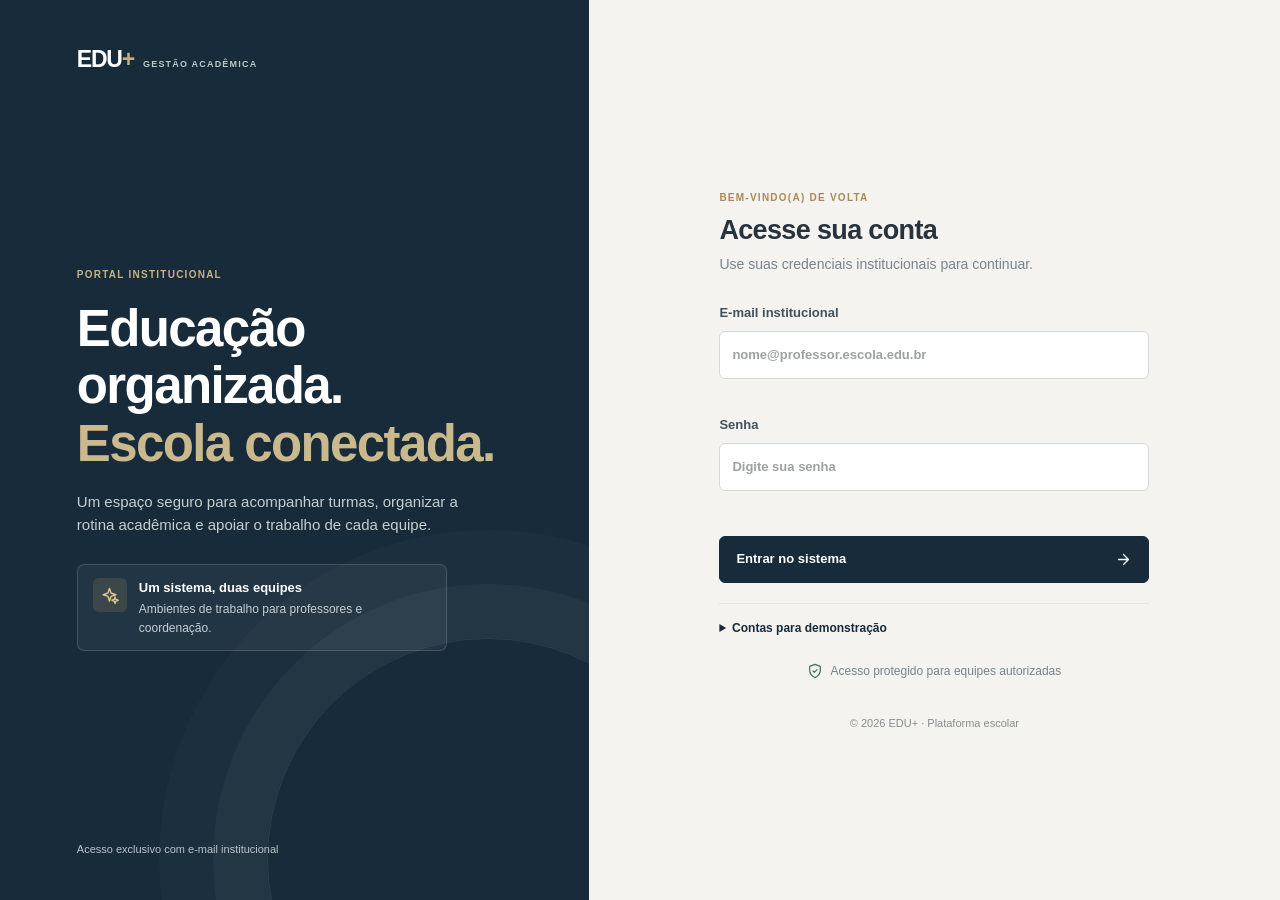
==== commit 0ea3c964: "Add files via upload" ====
--- a/Frontend/index.html
+++ b/Frontend/index.html
@@ -1,60 +1,60 @@
-<!DOCTYPE html>
-<html lang="pt-BR">
-<head>
-  <meta charset="UTF-8">
-  <meta name="viewport" content="width=device-width, initial-scale=1.0">
-  <title>Entrar · Sistema Escolar</title>
-  <link rel="stylesheet" href="css/style.css">
-</head>
-<body class="login">
-  <main class="login-layout">
-    <section class="login-apresentacao" aria-label="Apresentação do sistema">
-      <a class="marca marca-clara" href="index.html">EDU<span>+</span><small>GESTÃO ACADÊMICA</small></a>
-      <div class="apresentacao-texto">
-        <span class="sobrelinha">PORTAL INSTITUCIONAL</span>
-        <h1>Educação organizada.<br><em>Escola conectada.</em></h1>
-        <p>Um espaço seguro para acompanhar turmas, organizar a rotina acadêmica e apoiar o trabalho de cada equipe.</p>
-        <div class="destaque-login"><span class="icone-destaque" id="login-sparkle" aria-hidden="true"></span><span><strong>Um sistema, duas equipes</strong><small>Ambientes de trabalho para professores e coordenação.</small></span></div>
-      </div>
-      <small class="rodape-apresentacao">Acesso exclusivo com e-mail institucional</small>
-    </section>
-    <section class="login-area">
-      <div class="login-card">
-        <div class="login-intro">
-          <span class="sobrelinha">BEM-VINDO(A) DE VOLTA</span>
-          <h2>Acesse sua conta</h2>
-          <p>Use suas credenciais institucionais para continuar.</p>
-        </div>
-        <form id="form-login" class="form-coluna" novalidate>
-          <label for="email">E-mail institucional
-            <input id="email" type="email" autocomplete="username" placeholder="nome@professor.escola.edu.br" required>
-          </label>
-          <span id="perfil-detectado" class="chip" aria-live="polite"></span>
-          <label for="senha">Senha
-            <input id="senha" type="password" autocomplete="current-password" placeholder="Digite sua senha" required>
-          </label>
-          <p id="erro" class="erro-form" role="alert"></p>
-          <button id="entrar" class="botao-login" type="submit"><span>Entrar no sistema</span><span id="login-arrow" aria-hidden="true"></span></button>
-        </form>
-        <details id="demo" class="demo" hidden>
-          <summary>Contas para demonstração</summary>
-          <p>Somente no modo local (dados salvos neste navegador).</p>
-          <button type="button" class="sec peq" data-demo="coordenacao@coordenacao.escola.edu.br|coord123">Coordenação</button>
-          <button type="button" class="sec peq" data-demo="marina.alves@professor.escola.edu.br|prof123">Professora Marina</button>
-          <button type="button" class="sec peq" data-demo="rafael.costa@professor.escola.edu.br|prof123">Professor Rafael</button>
-        </details>
-        <p class="login-seguranca"><span id="login-security-icon" aria-hidden="true"></span> Acesso protegido para equipes autorizadas</p>
-      </div>
-      <footer>© <span id="ano-atual"></span> EDU+ · Plataforma escolar</footer>
-    </section>
-  </main>
-  <script src="js/config.js"></script>
-  <script src="js/core/utils.js"></script>
-  <script src="js/core/rules.js"></script>
-  <script src="js/core/api-local.js"></script>
-  <script src="js/core/api-http.js"></script>
-  <script src="js/core/icons.js"></script>
-  <script src="js/core/auth.js"></script>
-  <script src="js/pages/login.js"></script>
-</body>
-</html>
+<!DOCTYPE html>
+<html lang="pt-BR">
+<head>
+  <meta charset="UTF-8">
+  <meta name="viewport" content="width=device-width, initial-scale=1.0">
+  <title>Entrar · Sistema Escolar</title>
+  <link rel="stylesheet" href="css/style.css">
+</head>
+<body class="login">
+  <main class="login-layout">
+    <section class="login-apresentacao" aria-label="Apresentação do sistema">
+      <a class="marca marca-clara" href="index.html">EDU<span>+</span><small>GESTÃO ACADÊMICA</small></a>
+      <div class="apresentacao-texto">
+        <span class="sobrelinha">PORTAL INSTITUCIONAL</span>
+        <h1>Educação organizada.<br><em>Escola conectada.</em></h1>
+        <p>Um espaço seguro para acompanhar turmas, organizar a rotina acadêmica e apoiar o trabalho de cada equipe.</p>
+        <div class="destaque-login"><span class="icone-destaque" id="login-sparkle" aria-hidden="true"></span><span><strong>Um sistema, duas equipes</strong><small>Ambientes de trabalho para professores e coordenação.</small></span></div>
+      </div>
+      <small class="rodape-apresentacao">Acesso exclusivo com e-mail institucional</small>
+    </section>
+    <section class="login-area">
+      <div class="login-card">
+        <div class="login-intro">
+          <span class="sobrelinha">BEM-VINDO(A) DE VOLTA</span>
+          <h2>Acesse sua conta</h2>
+          <p>Use suas credenciais institucionais para continuar.</p>
+        </div>
+        <form id="form-login" class="form-coluna" novalidate>
+          <label for="email">E-mail institucional
+            <input id="email" type="email" autocomplete="username" placeholder="nome@professor.escola.edu.br" required>
+          </label>
+          <span id="perfil-detectado" class="chip" aria-live="polite"></span>
+          <label for="senha">Senha
+            <input id="senha" type="password" autocomplete="current-password" placeholder="Digite sua senha" required>
+          </label>
+          <p id="erro" class="erro-form" role="alert"></p>
+          <button id="entrar" class="botao-login" type="submit"><span>Entrar no sistema</span><span id="login-arrow" aria-hidden="true"></span></button>
+        </form>
+        <details id="demo" class="demo" hidden>
+          <summary>Contas para demonstração</summary>
+          <p>Somente no modo local (dados salvos neste navegador).</p>
+          <button type="button" class="sec peq" data-demo="coordenacao@coordenacao.escola.edu.br|coord123">Coordenação</button>
+          <button type="button" class="sec peq" data-demo="marina.alves@professor.escola.edu.br|prof123">Professora Marina</button>
+          <button type="button" class="sec peq" data-demo="rafael.costa@professor.escola.edu.br|prof123">Professor Rafael</button>
+        </details>
+        <p class="login-seguranca"><span id="login-security-icon" aria-hidden="true"></span> Acesso protegido para equipes autorizadas</p>
+      </div>
+      <footer>© <span id="ano-atual"></span> EDU+ · Plataforma escolar</footer>
+    </section>
+  </main>
+  <script src="js/config.js"></script>
+  <script src="js/core/utils.js"></script>
+  <script src="js/core/rules.js"></script>
+  <script src="js/core/api-local.js"></script>
+  <script src="js/core/api-http.js"></script>
+  <script src="js/core/icons.js"></script>
+  <script src="js/core/auth.js"></script>
+  <script src="js/pages/login.js"></script>
+</body>
+</html>
--- a/Frontend/css/style.css
+++ b/Frontend/css/style.css
@@ -357,3 +357,29 @@
   .container { width: 100%; margin: 0; padding: 0; }
   .painel { border: 0; box-shadow: none; }
 }
+
+.sk { display: block; height: 12px; border-radius: 4px; background: linear-gradient(90deg, #eceeeb 25%, #f6f7f5 40%, #eceeeb 60%); background-size: 400% 100%; animation: sk-brilho 1.4s ease infinite; }
+@keyframes sk-brilho { from { background-position: 100% 50%; } to { background-position: 0 50%; } }
+.sk-linha { height: 14px; margin: 10px 0; }
+.sk-cab { height: 9px; }
+.sk-titulo { width: 240px; max-width: 70%; height: 26px; margin-bottom: 10px; }
+.sk-sub { width: 360px; max-width: 90%; height: 13px; }
+.sk-tabela td { padding: 15px 12px; }
+.sk-card { display: flex; min-height: 94px; align-items: center; gap: 11px; padding: 13px 11px; border: 1px solid #e8e9e6; border-radius: 5px; background: #fff; }
+.sk-icone { width: 36px; height: 36px; flex: none; border-radius: 5px; }
+.sk-card-txt { display: grid; flex: 1; gap: 9px; }
+.sk-num { width: 40%; height: 22px; }
+
+#tab { transition: opacity .15s; }
+#tab.recarregando { opacity: .55; pointer-events: none; }
+
+button.carregando { cursor: wait; }
+button.carregando::after { width: 13px; height: 13px; flex: none; border: 2px solid currentColor; border-right-color: transparent; border-radius: 50%; animation: sk-giro .7s linear infinite; content: ""; }
+@keyframes sk-giro { to { transform: rotate(360deg); } }
+
+.estado-inline button { margin-left: auto; }
+
+@media (prefers-reduced-motion: reduce) {
+  .sk { animation: none; }
+  button.carregando::after { animation: none; border-right-color: currentColor; opacity: .6; }
+}
